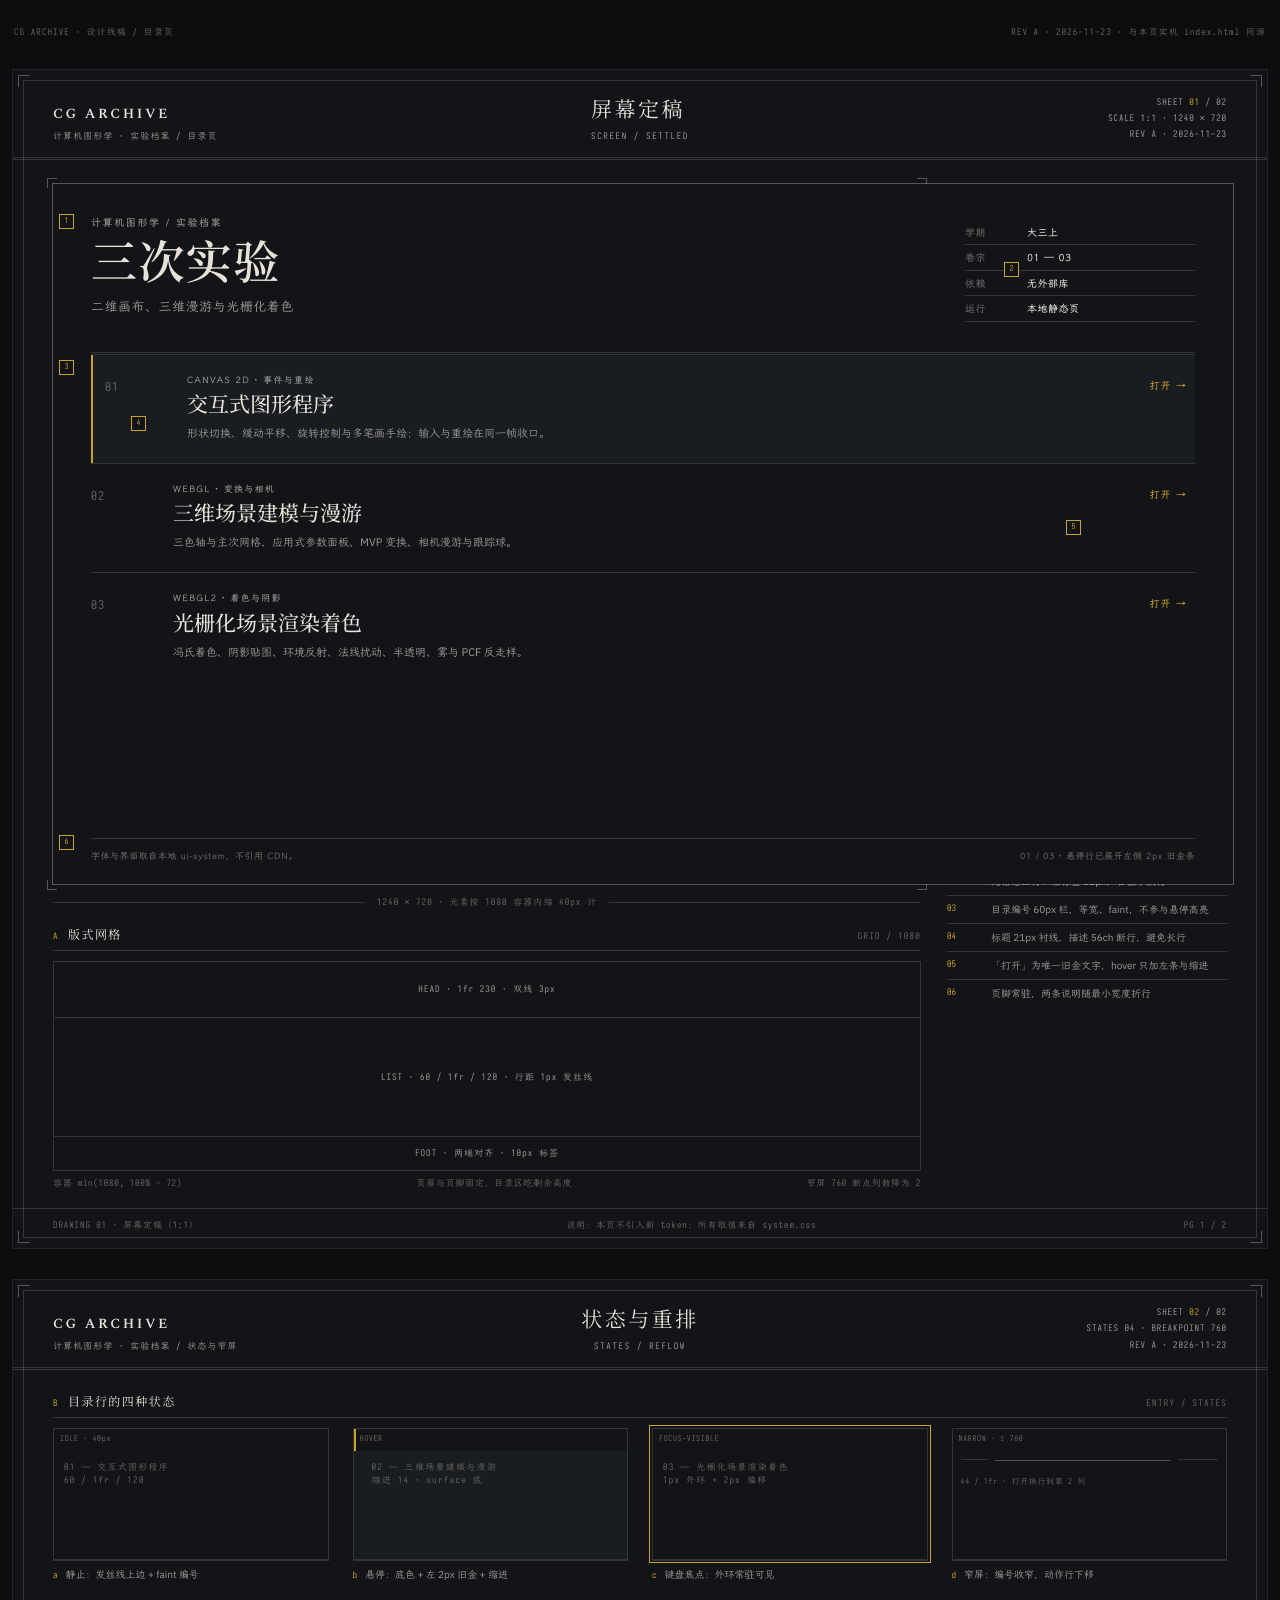
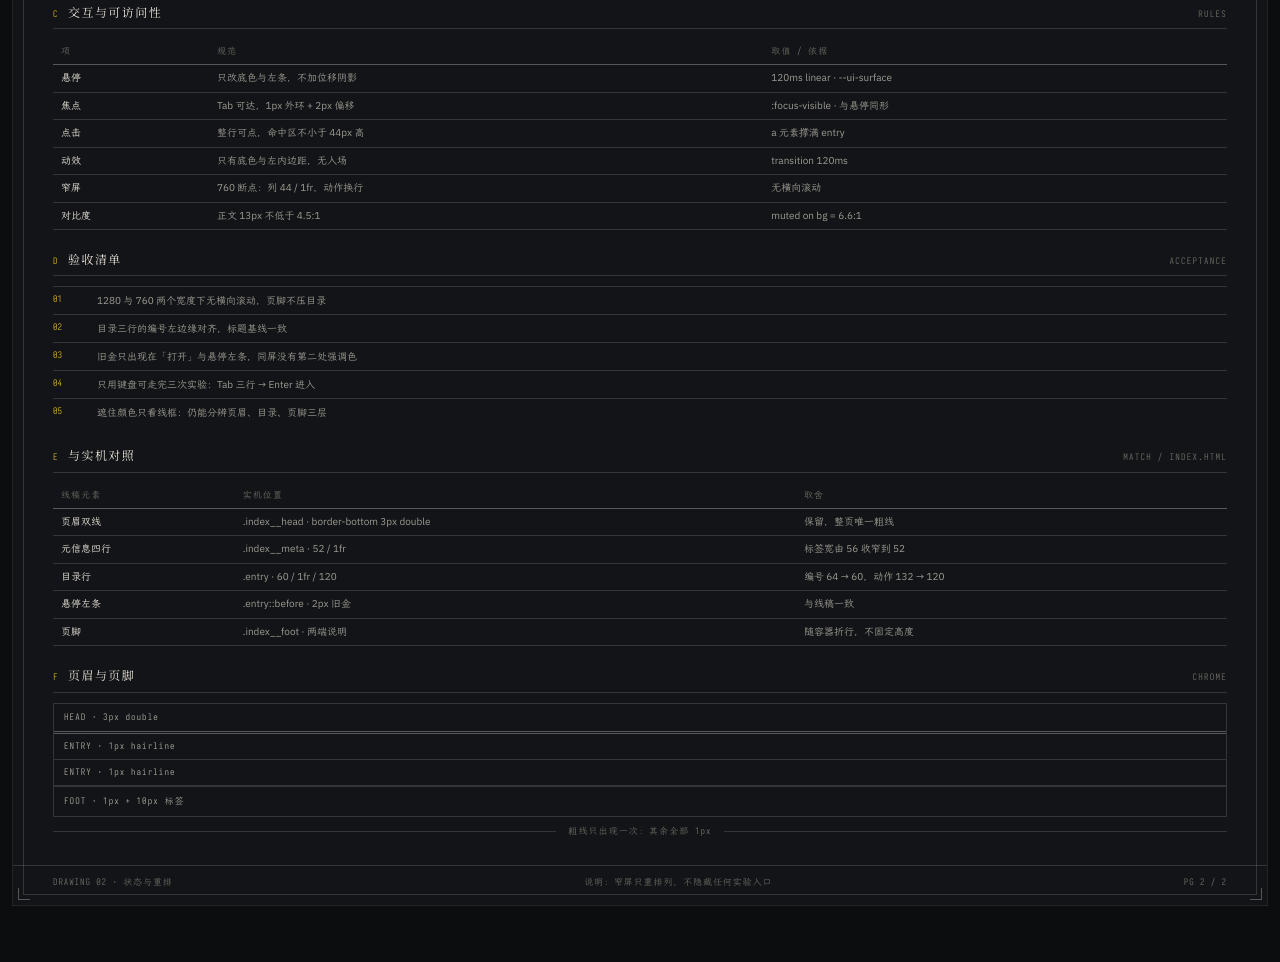
==== 设计线稿.html @ 0893b48e "新增图纸层与三张设计线稿：主界面、实验一、实验二 - ui-system/sheet.css：图框、裁切标记、图签、分栏、规范表与状态线框，只做图纸外壳 - 设计线稿.html（根）：目录页 1:1 " ====
<!DOCTYPE html>
<html lang="zh-CN" data-theme="archive">
<head>
  <meta charset="utf-8">
  <meta name="viewport" content="width=device-width, initial-scale=1">
  <title>实验档案 · 目录页设计线稿</title>
  <link rel="stylesheet" href="./ui-system/system.css">
  <link rel="stylesheet" href="./ui-system/sheet.css">
  <style>
    @layer plate {
      /* ------------------------------------------------------ 屏幕定稿图 */

      .screen-figure {
        position: relative;
        margin: 0;
      }

      .screen-figure .crop {
        width: 10px;
        height: 10px;
      }

      .screen-figure .crop--tl { top: -6px; left: -6px; }
      .screen-figure .crop--tr { top: -6px; right: -6px; }
      .screen-figure .crop--bl { bottom: -6px; left: -6px; }
      .screen-figure .crop--br { right: -6px; bottom: -6px; }

      .screen {
        position: relative;
        display: flex;
        flex-direction: column;
        width: 1180px;
        height: 700px;
        padding: 32px 38px 20px;
        overflow: hidden;
        background: var(--ui-bg);
        outline: 1px solid var(--ui-line-strong);
      }

      .screen__head {
        display: grid;
        grid-template-columns: minmax(0, 1fr) 230px;
        gap: 36px;
        padding-bottom: 20px;
        border-bottom: 3px double var(--ui-line);
      }

      .screen__eyebrow {
        margin: 0 0 12px;
        font-family: var(--ui-font-label);
        font-size: 10px;
        font-weight: 500;
        letter-spacing: 0.16em;
        color: var(--ui-muted);
        text-transform: uppercase;
      }

      .screen__title {
        margin: 0;
        font-family: var(--ui-font-display);
        font-size: 46px;
        font-weight: 600;
        line-height: 1.06;
        letter-spacing: 0.03em;
      }

      .screen__title small {
        display: block;
        margin-top: 9px;
        font-family: var(--ui-font-body);
        font-size: 13px;
        font-weight: 400;
        letter-spacing: 0.04em;
        color: var(--ui-muted);
      }

      .screen__meta {
        display: grid;
        gap: 6px;
        align-self: end;
        font-family: var(--ui-font-label);
        font-size: 10px;
        font-weight: 500;
        letter-spacing: 0.05em;
      }

      .screen__meta div {
        display: grid;
        grid-template-columns: 52px minmax(0, 1fr);
        gap: 10px;
        padding-bottom: 4px;
        border-bottom: 1px solid var(--ui-line);
      }

      .screen__meta dt { color: var(--ui-faint); }
      .screen__meta dd { margin: 0; color: var(--ui-ink); }

      .screen__list {
        flex: 1;
        margin: 0;
        padding: 0;
        list-style: none;
      }

      .screen__entry {
        display: grid;
        grid-template-columns: 60px minmax(0, 1fr) 120px;
        gap: 22px;
        padding: 20px 8px 20px 0;
        border-top: 1px solid var(--ui-line);
      }

      .screen__entry:first-child { border-top: 0; }

      .screen__entry--hover {
        padding-left: 14px;
        background: var(--ui-surface);
        box-shadow: inset 2px 0 0 var(--ui-accent);
      }

      .screen__no {
        padding-top: 4px;
        font-family: var(--ui-font-mono);
        font-size: 12px;
        letter-spacing: 0.08em;
        color: var(--ui-faint);
      }

      .screen__kicker {
        display: block;
        margin-bottom: 5px;
        font-family: var(--ui-font-label);
        font-size: 9px;
        font-weight: 500;
        letter-spacing: 0.14em;
        color: var(--ui-muted);
        text-transform: uppercase;
      }

      .screen__entry-title {
        display: block;
        font-family: var(--ui-font-display);
        font-size: 21px;
        font-weight: 500;
        line-height: 1.25;
      }

      .screen__desc {
        display: block;
        margin-top: 6px;
        max-width: 56ch;
        font-family: var(--ui-font-body);
        font-size: 11px;
        line-height: 1.65;
        color: var(--ui-muted);
      }

      .screen__go {
        justify-self: end;
        padding-top: 4px;
        font-family: var(--ui-font-label);
        font-size: 10px;
        font-weight: 500;
        letter-spacing: 0.1em;
        color: var(--ui-accent);
        white-space: nowrap;
      }

      .screen__go::after { content: " →"; }

      .screen__foot {
        display: flex;
        justify-content: space-between;
        gap: 14px;
        padding-top: 12px;
        border-top: 1px solid var(--ui-line);
        font-family: var(--ui-font-label);
        font-size: 9px;
        font-weight: 500;
        letter-spacing: 0.06em;
        color: var(--ui-faint);
      }

      /* ---------------------------------------------------------- 标注 */

      .mk {
        position: absolute;
        display: grid;
        place-items: center;
        width: 15px;
        height: 15px;
        border: 1px solid var(--ui-accent);
        background: var(--ui-bg);
        font-family: var(--ui-font-mono);
        font-size: 8px;
        line-height: 1;
        color: var(--ui-accent);
      }

      /* ------------------------------------------------------ 窄屏线框 */

      .narrow {
        display: grid;
        gap: 8px;
        width: 300px;
        padding: 12px;
        border: 1px solid var(--ui-line);
      }

      .narrow i {
        display: block;
        height: 9px;
        border-top: 1px solid var(--ui-line);
      }

      .narrow b {
        display: block;
        height: 16px;
        border-top: 1px solid var(--ui-line-strong);
      }

      .narrow span {
        font-family: var(--ui-font-mono);
        font-size: 8px;
        letter-spacing: 0.08em;
        color: var(--ui-faint);
      }

      .narrow-row {
        display: grid;
        grid-template-columns: 26px minmax(0, 1fr) 40px;
        gap: 8px;
        align-items: center;
      }

      .narrow-row i { height: 12px; }
    }
  </style>
</head>

<body>
  <div class="sheets">
    <div class="doc-head">
      <span>CG ARCHIVE · 设计线稿 / 目录页</span>
      <span>REV A · 2026-11-23 · 与本页实机 index.html 同源</span>
    </div>

    <!-- ======================================================= SHEET 01 -->
    <section class="sheet" id="sheet-01">
      <span class="crop crop--tl"></span>
      <span class="crop crop--tr"></span>
      <span class="crop crop--bl"></span>
      <span class="crop crop--br"></span>

      <header class="sheet__head">
        <div class="doc-brand">
          <span class="doc-brand__name">CG ARCHIVE</span>
          <span class="doc-brand__sub">计算机图形学 · 实验档案 / 目录页</span>
        </div>
        <h1 class="doc-title">屏幕定稿<small>SCREEN / SETTLED</small></h1>
        <div class="doc-meta">
          SHEET <b>01</b> / 02<br>
          SCALE 1:1 · 1240 × 720<br>
          REV A · 2026-11-23
        </div>
      </header>

      <div class="sheet__body sheet--split">
        <div>
          <figure class="screen-figure">
            <span class="crop crop--tl"></span>
            <span class="crop crop--tr"></span>
            <span class="crop crop--bl"></span>
            <span class="crop crop--br"></span>

            <div class="screen">
              <span class="mk" style="top: 30px; left: 6px;">1</span>
              <span class="mk" style="top: 78px; right: 214px;">2</span>
              <span class="mk" style="top: 176px; left: 6px;">3</span>
              <span class="mk" style="top: 232px; left: 78px;">4</span>
              <span class="mk" style="top: 336px; right: 152px;">5</span>
              <span class="mk" style="bottom: 34px; left: 6px;">6</span>

              <div class="screen__head">
                <div>
                  <p class="screen__eyebrow">计算机图形学 / 实验档案</p>
                  <h2 class="screen__title">三次实验<small>二维画布、三维漫游与光栅化着色</small></h2>
                </div>
                <dl class="screen__meta">
                  <div><dt>学期</dt><dd>大三上</dd></div>
                  <div><dt>卷宗</dt><dd>01 — 03</dd></div>
                  <div><dt>依赖</dt><dd>无外部库</dd></div>
                  <div><dt>运行</dt><dd>本地静态页</dd></div>
                </dl>
              </div>

              <ol class="screen__list">
                <li class="screen__entry screen__entry--hover">
                  <span class="screen__no">01</span>
                  <span>
                    <span class="screen__kicker">Canvas 2D · 事件与重绘</span>
                    <span class="screen__entry-title">交互式图形程序</span>
                    <span class="screen__desc">形状切换、缓动平移、旋转控制与多笔画手绘；输入与重绘在同一帧收口。</span>
                  </span>
                  <span class="screen__go">打开</span>
                </li>
                <li class="screen__entry">
                  <span class="screen__no">02</span>
                  <span>
                    <span class="screen__kicker">WebGL · 变换与相机</span>
                    <span class="screen__entry-title">三维场景建模与漫游</span>
                    <span class="screen__desc">三色轴与主次网格、应用式参数面板、MVP 变换、相机漫游与跟踪球。</span>
                  </span>
                  <span class="screen__go">打开</span>
                </li>
                <li class="screen__entry">
                  <span class="screen__no">03</span>
                  <span>
                    <span class="screen__kicker">WebGL2 · 着色与阴影</span>
                    <span class="screen__entry-title">光栅化场景渲染着色</span>
                    <span class="screen__desc">冯氏着色、阴影贴图、环境反射、法线扰动、半透明、雾与 PCF 反走样。</span>
                  </span>
                  <span class="screen__go">打开</span>
                </li>
              </ol>

              <div class="screen__foot">
                <span>字体与界面取自本地 ui-system，不引用 CDN。</span>
                <span>01 / 03 · 悬停行已展开左侧 2px 旧金条</span>
              </div>
            </div>
          </figure>

          <div class="dim">1240 × 720 · 元素按 1080 容器内缩 40px 计</div>

          <div class="layout-grid">
            <div class="block-head">
              <span class="block-no">A</span>
              <h2>版式网格</h2>
              <span class="block-en">GRID / 1080</span>
            </div>
            <div class="layout-grid__frame" style="display: grid; grid-template-columns: 1fr; grid-template-rows: 56px 118px 34px; border: 1px solid var(--ui-line);">
              <div class="gd" style="border-bottom: 1px solid var(--ui-line);">HEAD · 1fr 230 · 双线 3px</div>
              <div class="gd">LIST · 60 / 1fr / 120 · 行距 1px 发丝线</div>
              <div class="gd" style="border-top: 1px solid var(--ui-line);">FOOT · 两端对齐 · 10px 标签</div>
            </div>
            <div class="layout-grid__notes">
              <span>容器 min(1080, 100% − 72)</span>
              <span>页眉与页脚固定，目录区吃剩余高度</span>
              <span>窄屏 760 断点列数降为 2</span>
            </div>
          </div>
        </div>

        <aside class="sheet-aside">
          <div class="aside-block">
            <h2><span>01</span>图纸信息</h2>
            <dl class="spec-list">
              <div><dt>用途</dt><dd>课程三次实验的入口目录，兼作实验索引</dd></div>
              <div><dt>结构</dt><dd>页眉元信息 + 三行目录 + 页脚环境说明</dd></div>
              <div><dt>容器</dt><dd>min(1080px, 100% − 72px)，上下留白 40 / 28</dd></div>
              <div><dt>文字</dt><dd>Spectral 46 / 21 · Plex 13 · WenKai 标签</dd></div>
              <div><dt>强调</dt><dd>旧金只用于「打开」与悬停左条</dd></div>
            </dl>
          </div>

          <div class="aside-block">
            <h2><span>02</span>色板</h2>
            <div class="swatch-row"><span class="swatch" style="--c: #121417"></span><b>--ui-bg</b><span>页面</span></div>
            <div class="swatch-row"><span class="swatch" style="--c: #e7e2d8"></span><b>--ui-ink</b><span>标题</span></div>
            <div class="swatch-row"><span class="swatch" style="--c: #9c9a92"></span><b>--ui-muted</b><span>说明</span></div>
            <div class="swatch-row"><span class="swatch" style="--c: #67665f"></span><b>--ui-faint</b><span>编号</span></div>
            <div class="swatch-row"><span class="swatch" style="--c: #c9a227"></span><b>--ui-accent</b><span>打开 / 悬停条</span></div>
          </div>

          <div class="aside-block">
            <h2><span>03</span>字级</h2>
            <div class="type-row">
              <div class="type-sample--display">三次实验</div>
              <p>Spectral 600 · 46px · 字距 .03em</p>
            </div>
            <div class="type-row">
              <div class="type-sample--title">CANVAS 2D · 事件与重绘</div>
              <p>Plex Sans 500 · 9px · 字距 .14em</p>
            </div>
            <div class="type-row">
              <div class="type-sample--mono">01 / 03 · 1240 × 720</div>
              <p>Iosevka 400 · 12px · tabular-nums</p>
            </div>
            <div class="type-row">
              <div class="type-sample--body">形状切换、缓动平移、旋转控制与多笔画手绘。</div>
              <p>WenKai 400 · 11px · 行高 1.65</p>
            </div>
          </div>

          <div class="aside-block">
            <h2><span>04</span>标注</h2>
            <ol class="callouts">
              <li><b>01</b>页眉双线：整页唯一的 3px，其余分隔一律 1px</li>
              <li><b>02</b>元信息四行：左标签 52px，右值不换行</li>
              <li><b>03</b>目录编号 60px 栏，等宽、faint，不参与悬停高亮</li>
              <li><b>04</b>标题 21px 衬线，描述 56ch 断行，避免长行</li>
              <li><b>05</b>「打开」为唯一旧金文字，hover 只加左条与缩进</li>
              <li><b>06</b>页脚常驻，两条说明随最小宽度折行</li>
            </ol>
          </div>
        </aside>
      </div>

      <footer class="sheet__foot">
        <span>DRAWING 01 · 屏幕定稿（1:1）</span>
        <span>说明：本页不引入新 token；所有取值来自 system.css</span>
        <span>PG 1 / 2</span>
      </footer>
    </section>

    <!-- ======================================================= SHEET 02 -->
    <section class="sheet" id="sheet-02">
      <span class="crop crop--tl"></span>
      <span class="crop crop--tr"></span>
      <span class="crop crop--bl"></span>
      <span class="crop crop--br"></span>

      <header class="sheet__head">
        <div class="doc-brand">
          <span class="doc-brand__name">CG ARCHIVE</span>
          <span class="doc-brand__sub">计算机图形学 · 实验档案 / 状态与窄屏</span>
        </div>
        <h1 class="doc-title">状态与重排<small>STATES / REFLOW</small></h1>
        <div class="doc-meta">
          SHEET <b>02</b> / 02<br>
          STATES 04 · BREAKPOINT 760<br>
          REV A · 2026-11-23
        </div>
      </header>

      <div class="sheet__body sheet--stack">
        <section>
          <div class="block-head">
            <span class="block-no">B</span>
            <h2>目录行的四种状态</h2>
            <span class="block-en">ENTRY / STATES</span>
          </div>

          <div class="state-strip" style="grid-template-columns: repeat(4, minmax(0, 1fr));">
            <figure class="state-fig">
              <div class="wire" style="grid-template-rows: 22px 1fr; height: 132px;">
                <div class="wire__top">IDLE · 40px</div>
                <div class="wire__stage" style="place-items: start; padding: 10px; text-align: left;">
                  <span>01 — 交互式图形程序<br>60 / 1fr / 120</span>
                </div>
              </div>
              <figcaption><b>a</b>静止：发丝线上边 + faint 编号</figcaption>
            </figure>

            <figure class="state-fig">
              <div class="wire" style="grid-template-rows: 22px 1fr; height: 132px; box-shadow: inset 2px 0 0 var(--ui-accent);">
                <div class="wire__top">HOVER</div>
                <div class="wire__stage" style="place-items: start; padding: 10px 10px 10px 18px; text-align: left; background: var(--ui-surface);">
                  <span>02 — 三维场景建模与漫游<br>缩进 14 · surface 底</span>
                </div>
              </div>
              <figcaption><b>b</b>悬停：底色 + 左 2px 旧金 + 缩进</figcaption>
            </figure>

            <figure class="state-fig">
              <div class="wire" style="grid-template-rows: 22px 1fr; height: 132px; outline: 1px solid var(--ui-accent); outline-offset: 2px;">
                <div class="wire__top">FOCUS-VISIBLE</div>
                <div class="wire__stage" style="place-items: start; padding: 10px; text-align: left;">
                  <span>03 — 光栅化场景渲染着色<br>1px 外环 + 2px 偏移</span>
                </div>
              </div>
              <figcaption><b>c</b>键盘焦点：外环常驻可见</figcaption>
            </figure>

            <figure class="state-fig">
              <div class="wire" style="grid-template-rows: 22px 1fr; height: 132px;">
                <div class="wire__top">NARROW · ≤ 760</div>
                <div class="wire__stage" style="place-items: start; padding: 8px; text-align: left;">
                  <div class="narrow" style="width: 100%; border: 0; padding: 0; gap: 6px;">
                    <div class="narrow-row"><i></i><b style="height: 10px;"></b><i></i></div>
                    <span>44 / 1fr · 打开换行到第 2 列</span>
                  </div>
                </div>
              </div>
              <figcaption><b>d</b>窄屏：编号收窄，动作行下移</figcaption>
            </figure>
          </div>
        </section>

        <section>
          <div class="block-head">
            <span class="block-no">C</span>
            <h2>交互与可访问性</h2>
            <span class="block-en">RULES</span>
          </div>
          <table class="state-table">
            <thead>
              <tr><th>项</th><th>规范</th><th>取值 / 依据</th></tr>
            </thead>
            <tbody>
              <tr><td>悬停</td><td>只改底色与左条，不加位移阴影</td><td>120ms linear · --ui-surface</td></tr>
              <tr><td>焦点</td><td>Tab 可达，1px 外环 + 2px 偏移</td><td>:focus-visible · 与悬停同形</td></tr>
              <tr><td>点击</td><td>整行可点，命中区不小于 44px 高</td><td>a 元素撑满 entry</td></tr>
              <tr><td>动效</td><td>只有底色与左内边距，无入场</td><td>transition 120ms</td></tr>
              <tr><td>窄屏</td><td>760 断点：列 44 / 1fr，动作换行</td><td>无横向滚动</td></tr>
              <tr><td>对比度</td><td>正文 13px 不低于 4.5:1</td><td>muted on bg = 6.6:1</td></tr>
            </tbody>
          </table>
        </section>

        <section>
          <div class="block-head">
            <span class="block-no">D</span>
            <h2>验收清单</h2>
            <span class="block-en">ACCEPTANCE</span>
          </div>
          <ol class="callouts">
            <li><b>01</b>1280 与 760 两个宽度下无横向滚动，页脚不压目录</li>
            <li><b>02</b>目录三行的编号左边缘对齐，标题基线一致</li>
            <li><b>03</b>旧金只出现在「打开」与悬停左条，同屏没有第二处强调色</li>
            <li><b>04</b>只用键盘可走完三次实验：Tab 三行 → Enter 进入</li>
            <li><b>05</b>遮住颜色只看线框：仍能分辨页眉、目录、页脚三层</li>
          </ol>
        </section>
      <section>
          <div class="block-head">
            <span class="block-no">E</span>
            <h2>与实机对照</h2>
            <span class="block-en">MATCH / INDEX.HTML</span>
          </div>
          <table class="state-table">
            <thead>
              <tr><th>线稿元素</th><th>实机位置</th><th>取舍</th></tr>
            </thead>
            <tbody>
              <tr><td>页眉双线</td><td>.index__head · border-bottom 3px double</td><td>保留，整页唯一粗线</td></tr>
              <tr><td>元信息四行</td><td>.index__meta · 52 / 1fr</td><td>标签宽由 56 收窄到 52</td></tr>
              <tr><td>目录行</td><td>.entry · 60 / 1fr / 120</td><td>编号 64 → 60，动作 132 → 120</td></tr>
              <tr><td>悬停左条</td><td>.entry::before · 2px 旧金</td><td>与线稿一致</td></tr>
              <tr><td>页脚</td><td>.index__foot · 两端说明</td><td>随容器折行，不固定高度</td></tr>
            </tbody>
          </table>
        </section>

        <section>
          <div class="block-head">
            <span class="block-no">F</span>
            <h2>页眉与页脚</h2>
            <span class="block-en">CHROME</span>
          </div>
          <div style="display: grid; gap: 0; border: 1px solid var(--ui-line);">
            <div class="gd" style="height: 30px; border-bottom: 3px double var(--ui-line-strong); justify-content: start; padding-left: 10px;">HEAD · 3px double</div>
            <div class="gd" style="height: 26px; border-bottom: 1px solid var(--ui-line); justify-content: start; padding-left: 10px;">ENTRY · 1px hairline</div>
            <div class="gd" style="height: 26px; border-bottom: 1px solid var(--ui-line); justify-content: start; padding-left: 10px;">ENTRY · 1px hairline</div>
            <div class="gd" style="height: 30px; border-top: 1px solid var(--ui-line); justify-content: start; padding-left: 10px;">FOOT · 1px + 10px 标签</div>
          </div>
          <p class="dim" style="margin-top: 8px;">粗线只出现一次：其余全部 1px</p>
        </section>
      </div>

      <footer class="sheet__foot">
        <span>DRAWING 02 · 状态与重排</span>
        <span>说明：窄屏只重排列，不隐藏任何实验入口</span>
        <span>PG 2 / 2</span>
      </footer>
    </section>
  </div>
</body>
</html>
---- ui-system/system.css ----
@import url("./base.css");

/* ==========================================================================
   V2 湖畔档案 / Lakeside Archive
   纸白文字 + 旧金强调 + 衬线标题 + 页边注。只覆盖 token 与组件形态。
   ========================================================================== */

@layer tokens {
  :root {
    --ui-font-display: "Spectral", "Noto Serif SC", serif;
    --ui-font-body: "IBM Plex Sans", "LXGW WenKai", sans-serif;
    --ui-font-mono: "Iosevka", "LXGW WenKai", monospace;
    --ui-font-label: "LXGW WenKai", "Noto Serif SC", serif;

    --ui-bg: #121417;
    --ui-bar: #15171a;
    --ui-surface: #191c20;
    --ui-surface-2: #1f2327;
    --ui-surface-3: #252a2e;
    --ui-ink: #e7e2d8;
    --ui-muted: #9c9a92;
    --ui-faint: #67665f;
    --ui-line: rgba(231, 226, 216, 0.16);
    --ui-line-strong: rgba(231, 226, 216, 0.32);
    --ui-accent: #c9a227;
    --ui-accent-ink: #121417;
    --ui-cool: #8c9a8e;
    --ui-focus: #c9a227;
    --ui-bank-indicator-h: 1px;

    --ui-scene-sky: #3a4352;
    --ui-scene-sky-2: #626b76;
    --ui-scene-mountain: #4a5058;
    --ui-scene-water: #262d33;
    --ui-scene-floor: #74543a;
    --ui-scene-floor-2: #866246;
    --ui-scene-plank: #573d28;
  }
}

@layer components {
  /* 顶栏：像档案页眉，标题用衬线，图号用等宽 */
  .ui-brand__name {
    font-weight: 500;
    letter-spacing: 0.08em;
  }

  .ui-brand__meta {
    letter-spacing: 0.04em;
  }

  .ui-topbar {
    border-bottom: 3px double var(--ui-line);
  }

  /* 状态点改成印刷套准标记的小方块，不用通用圆点 */
  .ui-live__dot {
    width: 5px;
    height: 5px;
    border-radius: 0;
  }

  .ui-topbar__rule {
    height: 22px;
  }

  /* 抽屉：标题用衬线小号，编号退到左边距 */
  .ui-drawer__head {
    grid-template-columns: 34px minmax(0, 1fr) auto;
    min-height: 40px;
  }

  .ui-drawer__title {
    font-weight: 500;
    font-size: 12px;
    letter-spacing: 0.06em;
  }

  .ui-drawer__index {
    color: var(--ui-faint);
    letter-spacing: 0.02em;
  }

  .ui-drawer[data-open="true"] .ui-drawer__head {
    box-shadow: none;
    border-bottom: 1px solid var(--ui-line-strong);
  }

  .ui-drawer[data-open="true"] .ui-drawer__index {
    color: var(--ui-accent);
  }

  /* 展开后的正文缩进成“档案页边”，用一条竖线标明层级 */
  .ui-drawer__body {
    margin-left: 17px;
    padding: 0 10px 0 12px;
    border-left: 1px solid var(--ui-line);
  }

  .ui-drawer[data-open="true"] .ui-drawer__body {
    padding: 6px 10px 14px 12px;
  }

  .ui-drawer[data-open="true"] .ui-drawer__body {
    border-left-color: var(--ui-line-strong);
  }

  /* 字段：标签带下划线，像索引词条 */
  .ui-field {
    grid-template-columns: 62px minmax(0, 1fr) 48px;
    min-height: 32px;
  }

  .ui-field--key {
    grid-template-columns: 62px minmax(0, 1fr);
  }

  .ui-field__label {
    font-weight: 500;
    color: var(--ui-muted);
    text-decoration: underline;
    text-decoration-color: var(--ui-line);
    text-underline-offset: 3px;
  }

  .ui-field[data-stacked="true"] {
    grid-template-columns: minmax(0, 1fr) 48px;
  }

  /* 滑杆：细线 + 菱形游标 */
  .ui-gauge {
    height: 26px;
  }

  .ui-gauge__track {
    top: 12px;
  }

  .ui-gauge__fill {
    top: 12px;
    opacity: 0.5;
  }

  .ui-gauge__thumb {
    top: 8px;
    left: var(--ui-gauge-pos);
    width: 1px;
    height: 9px;
    background: var(--ui-line-strong);
    transform: translateX(-0.5px);
  }

  .ui-gauge__thumb::before {
    position: absolute;
    top: -3px;
    left: -2px;
    width: 5px;
    height: 5px;
    background: var(--ui-accent);
    content: "";
    transform: rotate(45deg);
  }

  .ui-gauge__ticks span {
    background: var(--ui-line);
  }

  .ui-gauge__ticks span:nth-child(5n + 1) {
    background: var(--ui-cool);
    opacity: 0.7;
  }

  /* 档位：不用底色，选中只留旧金下划线 */
  .ui-bank {
    background: transparent;
  }

  .ui-bank button {
    letter-spacing: 0.04em;
  }

  .ui-bank button[data-active="true"] {
    background: transparent;
  }

  /* 机械开关：退化成带下划线的文字键 */
  .ui-key {
    grid-template-columns: 8px minmax(0, 1fr);
    min-height: 26px;
    padding: 0;
    border: 0;
    border-bottom: 1px solid var(--ui-line);
    border-radius: 0;
  }

  .ui-key:hover {
    border-bottom-color: var(--ui-line-strong);
  }

  .ui-key[data-active="true"] {
    border-bottom-color: var(--ui-accent);
    background: transparent;
  }

  .ui-key__led {
    width: 4px;
    height: 4px;
    border: 0;
    background: var(--ui-line-strong);
    transform: rotate(45deg);
  }

  .ui-key[data-active="true"] .ui-key__led {
    background: var(--ui-accent);
    border: 0;
  }

  .ui-key__label {
    letter-spacing: 0.04em;
  }

  /* 状态账本：标签用中文楷体，读数保持等宽 */
  .ui-ledge__label {
    font-family: var(--ui-font-label);
    font-size: 10px;
    letter-spacing: 0.08em;
    color: var(--ui-cool);
  }

  /* 命令索引：行像目录条目，快捷键右对齐 */
  .ui-command__title,
  .ui-keys__title {
    font-weight: 500;
    letter-spacing: 0.1em;
  }

  .ui-command__group {
    color: var(--ui-cool);
    letter-spacing: 0.12em;
  }

  .ui-command__row {
    min-height: 36px;
  }

  .ui-command__label {
    font-size: 12px;
  }

  .ui-fold {
    letter-spacing: 0.08em;
  }

  /* 档案页的细节：注释首行缩进、读数使用表格数字 */
  .ui-note {
    text-indent: 1.4em;
  }

  .ui-field__value,
  .ui-ledge__value,
  .ui-drawer__meta,
  .ui-command__key {
    font-variant-numeric: tabular-nums;
  }
}
---- ui-system/sheet.css ----
/* ============================================================================
 * 图纸层：设计线稿的共用页面样式
 *
 * 设计线稿是静态交付物，不是运行页面。这里只定义“工程图纸”的外壳——图框、
 * 裁切标记、图签、分栏、规范表、状态线框——不定义任何业务控件的样子；
 * 控件形态一律由 system.css 提供，避免线稿与实机出现两套外观。
 *
 * 依赖：system.css（token 与组件）。本文件不加新颜色、不加新字号。
 * ========================================================================== */

@layer sheet {
  html,
  body {
    height: auto;
    min-height: 100%;
    overflow: auto;
  }

  body {
    padding: 26px 0 56px;
    background: #0b0d0f;
  }

  .sheets {
    display: flex;
    flex-direction: column;
    align-items: center;
    gap: 30px;
  }

  .doc-head {
    display: flex;
    justify-content: space-between;
    width: 1600px;
    max-width: calc(100vw - 24px);
    padding: 0 2px;
    font-family: var(--ui-font-mono);
    font-size: 9px;
    letter-spacing: 0.12em;
    color: var(--ui-faint);
  }

  /* ---------------------------------------------------------------- 图框 */

  .sheet {
    position: relative;
    display: flex;
    flex-direction: column;
    width: 1600px;
    max-width: calc(100vw - 24px);
    min-height: 1160px;
    background: var(--ui-bg);
    border: 1px solid rgba(231, 226, 216, 0.08);
  }

  .sheet::before {
    position: absolute;
    inset: 10px;
    border: 1px solid var(--ui-line);
    content: "";
    pointer-events: none;
  }

  .crop {
    position: absolute;
    width: 12px;
    height: 12px;
    border: 0 solid var(--ui-line-strong);
    pointer-events: none;
  }

  .crop--tl { top: 5px; left: 5px; border-top-width: 1px; border-left-width: 1px; }
  .crop--tr { top: 5px; right: 5px; border-top-width: 1px; border-right-width: 1px; }
  .crop--bl { bottom: 5px; left: 5px; border-bottom-width: 1px; border-left-width: 1px; }
  .crop--br { bottom: 5px; right: 5px; border-bottom-width: 1px; border-right-width: 1px; }

  /* ---------------------------------------------------------------- 图签 */

  .sheet__head {
    position: relative;
    z-index: 1;
    display: grid;
    grid-template-columns: 1fr auto 1fr;
    align-items: end;
    gap: 24px;
    padding: 24px 40px 14px;
    border-bottom: 3px double var(--ui-line);
  }

  .doc-brand__name {
    display: block;
    font-family: var(--ui-font-display);
    font-size: 14px;
    font-weight: 600;
    letter-spacing: 0.18em;
  }

  .doc-brand__sub {
    display: block;
    margin-top: 4px;
    font-family: var(--ui-font-mono);
    font-size: 9px;
    letter-spacing: 0.12em;
    color: var(--ui-muted);
  }

  .doc-title {
    margin: 0;
    font-family: var(--ui-font-display);
    font-size: 21px;
    font-weight: 400;
    letter-spacing: 0.12em;
    white-space: nowrap;
  }

  .doc-title small {
    display: block;
    margin-top: 3px;
    font-family: var(--ui-font-mono);
    font-size: 9px;
    font-weight: 400;
    letter-spacing: 0.18em;
    color: var(--ui-muted);
    text-align: center;
  }

  .doc-meta {
    font-family: var(--ui-font-mono);
    font-size: 9px;
    line-height: 1.8;
    letter-spacing: 0.1em;
    color: var(--ui-muted);
    text-align: right;
  }

  .doc-meta b {
    color: var(--ui-accent);
    font-weight: 400;
  }

  .sheet__body {
    flex: 1;
    padding: 24px 40px 18px;
  }

  .sheet__foot {
    display: flex;
    justify-content: space-between;
    gap: 20px;
    padding: 10px 40px 16px;
    border-top: 1px solid var(--ui-line);
    font-family: var(--ui-font-mono);
    font-size: 9px;
    letter-spacing: 0.1em;
    color: var(--ui-faint);
  }

  /* ---------------------------------------------------------------- 分栏 */

  .sheet--split {
    display: grid;
    grid-template-columns: minmax(0, 1fr) 280px;
    gap: 26px;
    align-items: start;
  }

  .sheet--stack {
    display: flex;
    flex-direction: column;
    gap: 22px;
  }

  .sheet-aside {
    display: flex;
    flex-direction: column;
    gap: 18px;
    min-width: 0;
  }

  /* ---------------------------------------------------------------- 分节 */

  .block-head {
    display: flex;
    align-items: baseline;
    gap: 10px;
    margin-bottom: 10px;
    padding-bottom: 6px;
    border-bottom: 1px solid var(--ui-line);
  }

  .block-head h2 {
    margin: 0;
    font-family: var(--ui-font-display);
    font-size: 12px;
    font-weight: 400;
    letter-spacing: 0.12em;
  }

  .block-no {
    font-family: var(--ui-font-mono);
    font-size: 9px;
    letter-spacing: 0.06em;
    color: var(--ui-accent);
  }

  .block-en {
    margin-left: auto;
    font-family: var(--ui-font-mono);
    font-size: 9px;
    letter-spacing: 0.14em;
    color: var(--ui-faint);
  }

  .aside-block {
    padding-top: 8px;
    border-top: 1px solid var(--ui-line-strong);
  }

  .aside-block h2 {
    margin: 0 0 8px;
    font-family: var(--ui-font-display);
    font-size: 11px;
    font-weight: 400;
    letter-spacing: 0.12em;
  }

  .aside-block h2 span {
    margin-right: 6px;
    font-family: var(--ui-font-mono);
    font-size: 9px;
    color: var(--ui-accent);
  }

  /* ------------------------------------------------------------ 规范表 */

  .spec-list {
    margin: 0;
  }

  .spec-list div {
    display: grid;
    grid-template-columns: 58px minmax(0, 1fr);
    gap: 8px;
    padding: 5px 0;
    border-top: 1px solid var(--ui-line);
  }

  .spec-list dt {
    font-family: var(--ui-font-mono);
    font-size: 9px;
    letter-spacing: 0.06em;
    color: var(--ui-faint);
  }

  .spec-list dd {
    margin: 0;
    font-size: 10px;
    line-height: 1.5;
    color: var(--ui-muted);
  }

  .swatch-row {
    display: grid;
    grid-template-columns: 22px 1fr auto;
    gap: 8px;
    align-items: center;
    padding: 5px 0;
    border-top: 1px solid var(--ui-line);
  }

  .swatch {
    width: 22px;
    height: 10px;
    border: 1px solid var(--ui-line);
    background: var(--c);
  }

  .swatch-row b {
    font-family: var(--ui-font-mono);
    font-size: 9px;
    font-weight: 400;
    letter-spacing: 0.06em;
    color: var(--ui-muted);
  }

  .swatch-row span:last-child {
    font-family: var(--ui-font-mono);
    font-size: 9px;
    color: var(--ui-faint);
  }

  .type-row {
    padding: 8px 0;
    border-top: 1px solid var(--ui-line);
  }

  .type-sample--display {
    font-family: var(--ui-font-display);
    font-size: 22px;
    letter-spacing: 0.08em;
  }

  .type-sample--title {
    font-family: var(--ui-font-label);
    font-size: 11px;
    font-weight: 500;
    letter-spacing: 0.16em;
    text-transform: uppercase;
    color: var(--ui-muted);
  }

  .type-sample--mono {
    font-family: var(--ui-font-mono);
    font-size: 12px;
    font-variant-numeric: tabular-nums;
  }

  .type-sample--body {
    font-family: var(--ui-font-body);
    font-size: 11px;
    line-height: 1.6;
    color: var(--ui-muted);
  }

  .type-row p {
    margin: 4px 0 0;
    font-family: var(--ui-font-mono);
    font-size: 9px;
    letter-spacing: 0.08em;
    color: var(--ui-faint);
  }

  .callouts {
    margin: 0;
    padding: 0;
    list-style: none;
  }

  .callouts li {
    display: grid;
    grid-template-columns: 36px minmax(0, 1fr);
    gap: 8px;
    padding: 6px 0;
    border-top: 1px solid var(--ui-line);
    font-size: 10px;
    line-height: 1.5;
    color: var(--ui-muted);
  }

  .callouts b {
    font-family: var(--ui-font-mono);
    font-size: 9px;
    font-weight: 400;
    color: var(--ui-accent);
  }

  .rules {
    display: grid;
    gap: 0;
    margin: 0;
    padding: 0;
    list-style: none;
  }

  .rules li {
    padding: 7px 0;
    border-top: 1px solid var(--ui-line);
    font-size: 10px;
    line-height: 1.55;
    color: var(--ui-muted);
  }

  .rules b {
    color: var(--ui-ink);
    font-weight: 500;
  }

  .state-table {
    width: 100%;
    border-collapse: collapse;
    font-size: 10px;
  }

  .state-table th {
    padding: 6px 8px;
    border-bottom: 1px solid var(--ui-line-strong);
    font-family: var(--ui-font-mono);
    font-size: 9px;
    font-weight: 400;
    letter-spacing: 0.12em;
    color: var(--ui-faint);
    text-align: left;
  }

  .state-table td {
    padding: 6px 8px;
    border-bottom: 1px solid var(--ui-line);
    color: var(--ui-muted);
  }

  .state-table td:first-child {
    font-family: var(--ui-font-mono);
    color: var(--ui-ink);
  }

  /* ------------------------------------------------------------ 标注线 */

  .dim {
    display: flex;
    align-items: center;
    gap: 12px;
    margin-top: 12px;
    font-family: var(--ui-font-mono);
    font-size: 9px;
    letter-spacing: 0.12em;
    color: var(--ui-faint);
  }

  .dim::before,
  .dim::after {
    flex: 1;
    height: 1px;
    background: var(--ui-line);
    content: "";
  }

  /* ------------------------------------------------------- 版式网格图 */

  .layout-grid {
    margin-top: 18px;
  }

  .layout-grid__notes {
    display: flex;
    justify-content: space-between;
    gap: 18px;
    padding-top: 6px;
    font-family: var(--ui-font-mono);
    font-size: 9px;
    letter-spacing: 0.08em;
    color: var(--ui-faint);
  }

  .gd {
    display: grid;
    place-items: center;
    font-family: var(--ui-font-mono);
    font-size: 9px;
    letter-spacing: 0.12em;
    color: var(--ui-muted);
  }

  /* ------------------------------------------------------- 三态线框 */

  .state-strip {
    display: grid;
    grid-template-columns: repeat(3, minmax(0, 1fr)) 240px;
    gap: 24px;
    align-items: start;
  }

  .state-fig {
    margin: 0;
  }

  .state-fig figcaption {
    display: flex;
    align-items: baseline;
    gap: 8px;
    padding-top: 7px;
    border-top: 1px solid var(--ui-line);
    font-size: 10px;
    color: var(--ui-muted);
  }

  .state-fig figcaption b {
    font-family: var(--ui-font-mono);
    font-size: 9px;
    font-weight: 400;
    color: var(--ui-accent);
  }

  .wire {
    position: relative;
    display: grid;
    height: 230px;
    border: 1px solid var(--ui-line);
  }

  .wire__top,
  .wire__ledge {
    display: flex;
    align-items: center;
    gap: 6px;
    padding: 0 6px;
    font-family: var(--ui-font-mono);
    font-size: 8px;
    letter-spacing: 0.08em;
    color: var(--ui-faint);
  }

  .wire__ledge i {
    flex: 1;
    height: 3px;
    border-top: 1px solid var(--ui-line);
  }

  .wire__stage {
    display: grid;
    place-items: center;
    font-family: var(--ui-font-mono);
    font-size: 9px;
    letter-spacing: 0.14em;
    color: var(--ui-faint);
  }

  .wire__rack {
    display: flex;
    flex-direction: column;
    gap: 4px;
    padding: 6px;
    border-left: 1px solid var(--ui-line);
  }

  .wire__rack i,
  .wire__rail i {
    height: 10px;
    border-top: 1px solid var(--ui-line);
    font-family: var(--ui-font-mono);
    font-size: 8px;
    font-style: normal;
    letter-spacing: 0.06em;
    color: var(--ui-faint);
  }

  .wire__rail {
    display: flex;
    flex-direction: column;
    gap: 4px;
    padding: 6px 0;
    border-left: 1px solid var(--ui-line);
    text-align: center;
  }

  .wire__rail b {
    font-family: var(--ui-font-mono);
    font-size: 8px;
    font-weight: 400;
    color: var(--ui-accent);
  }
}
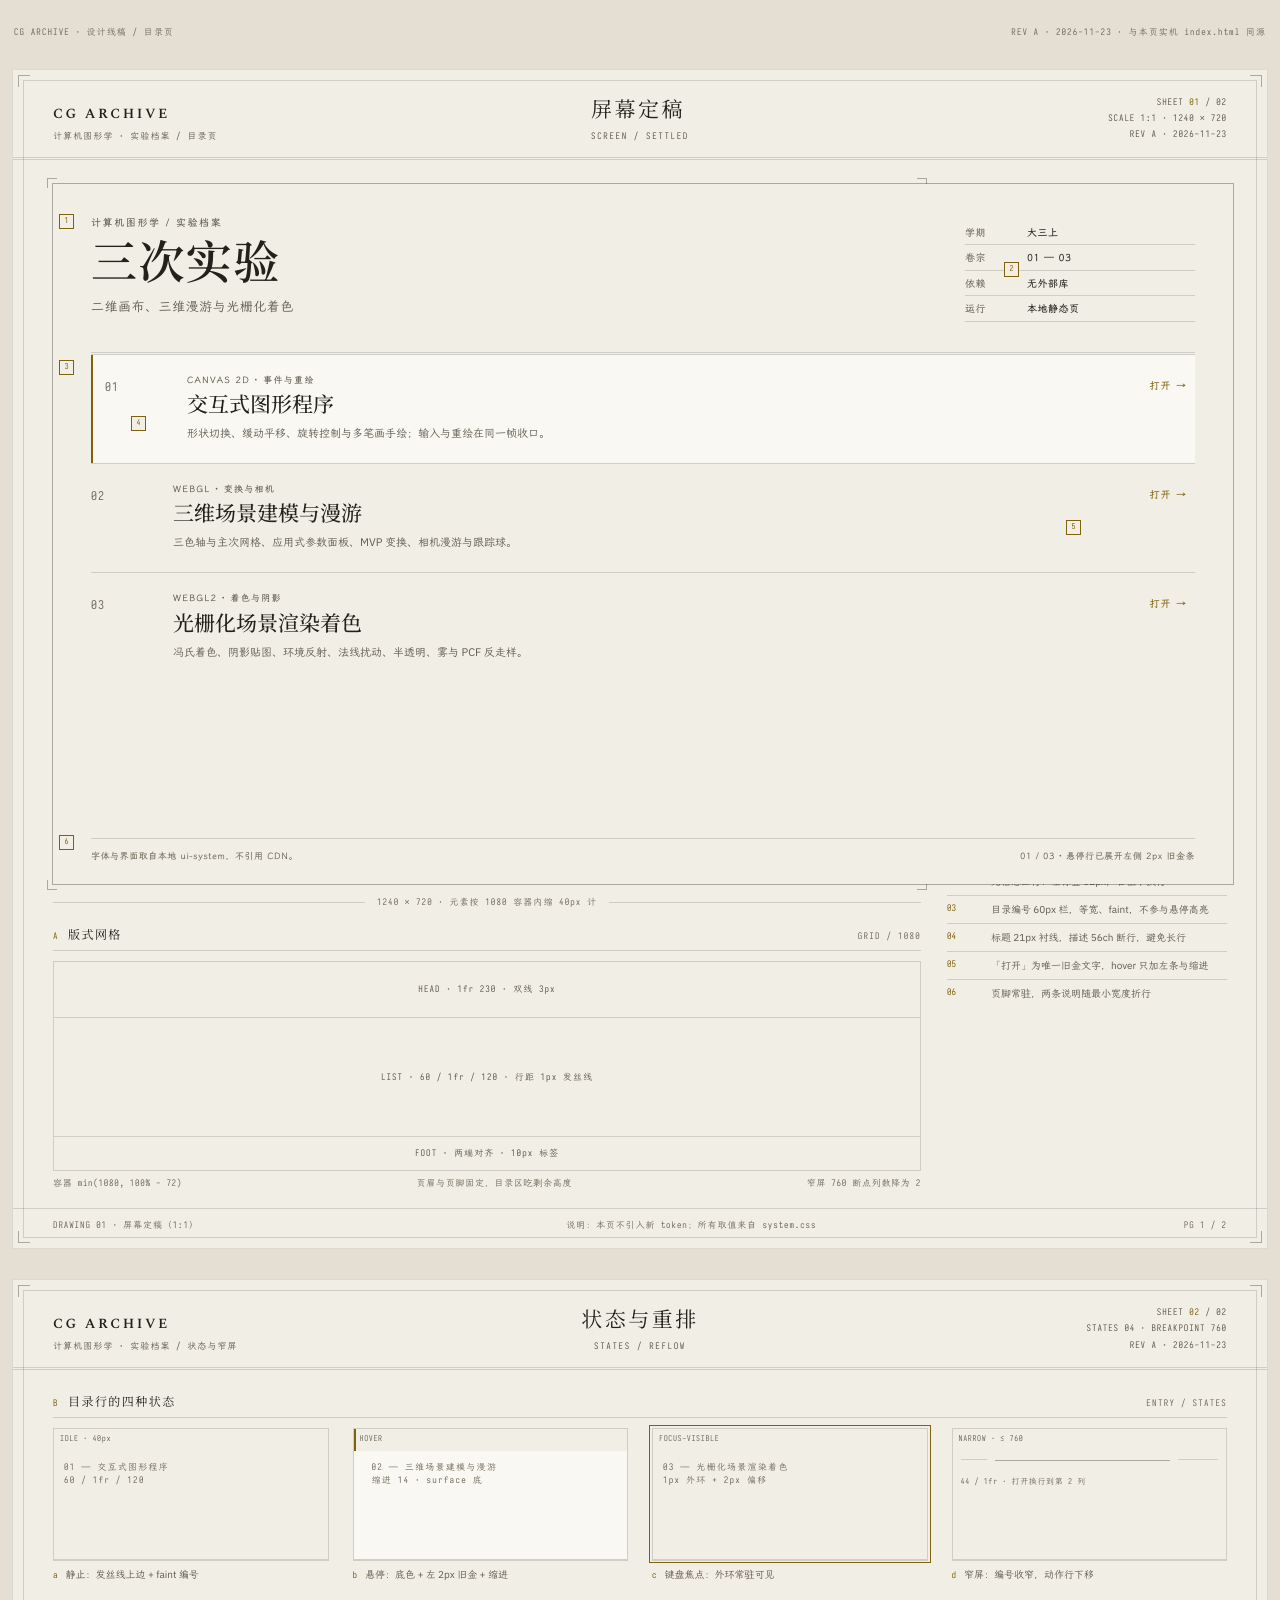
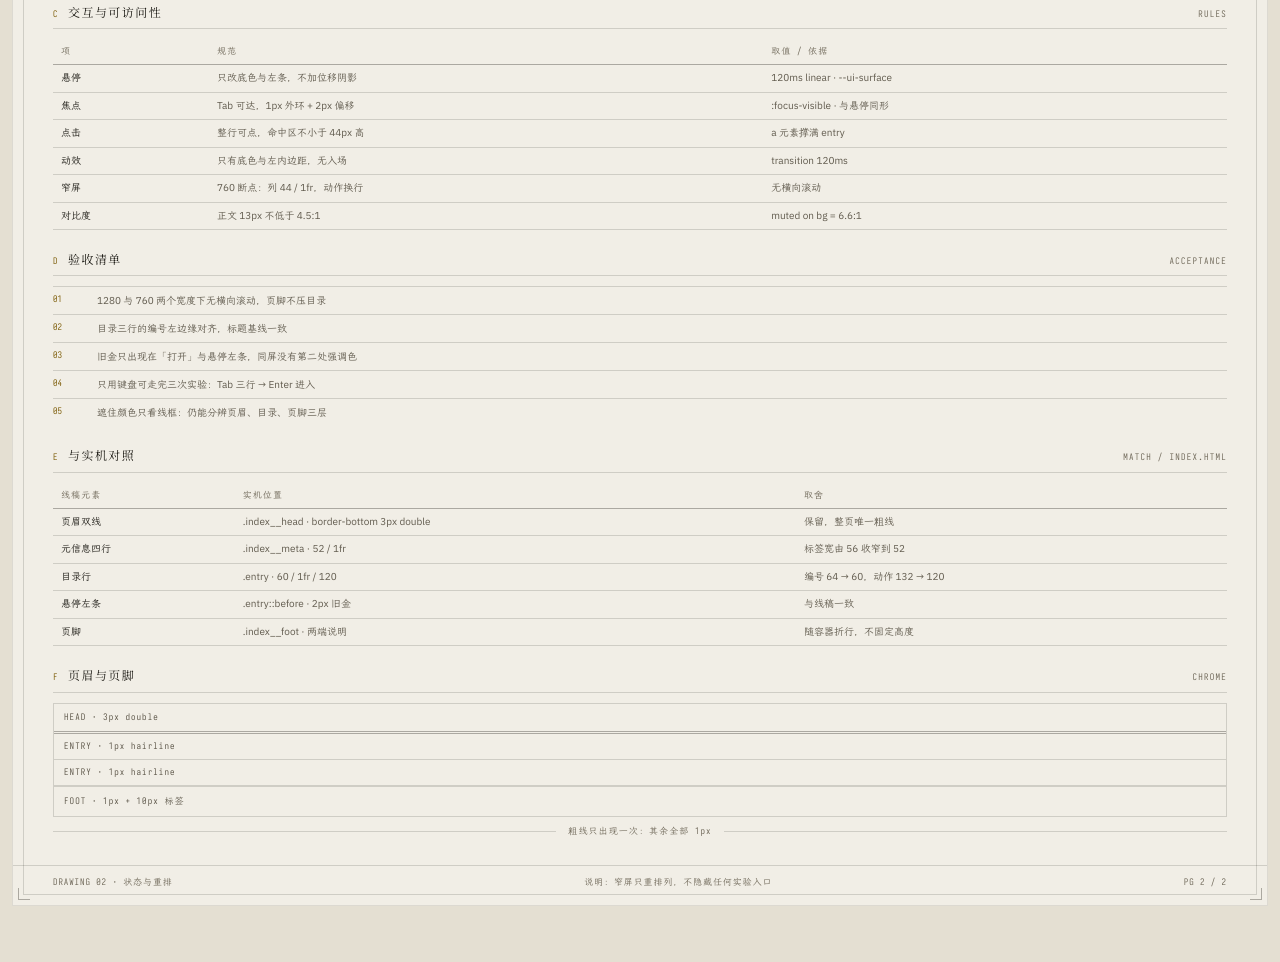
==== commit d24aa1e5: "实验三修复 Edge 卡顿，设计系统整体转浅色主题 着色器在写结果必为 0 的分支提前退出：湖底跳过三层山脊噪声、云区覆盖率为 0 时跳过三维噪声、步进区间落在 140m 裁剪线内时直接返回底色，均为" ====
--- a/设计线稿.html
+++ b/设计线稿.html
@@ -366,11 +366,11 @@
 
           <div class="aside-block">
             <h2><span>02</span>色板</h2>
-            <div class="swatch-row"><span class="swatch" style="--c: #121417"></span><b>--ui-bg</b><span>页面</span></div>
-            <div class="swatch-row"><span class="swatch" style="--c: #e7e2d8"></span><b>--ui-ink</b><span>标题</span></div>
-            <div class="swatch-row"><span class="swatch" style="--c: #9c9a92"></span><b>--ui-muted</b><span>说明</span></div>
-            <div class="swatch-row"><span class="swatch" style="--c: #67665f"></span><b>--ui-faint</b><span>编号</span></div>
-            <div class="swatch-row"><span class="swatch" style="--c: #c9a227"></span><b>--ui-accent</b><span>打开 / 悬停条</span></div>
+            <div class="swatch-row"><span class="swatch" style="--c: #f1eee6"></span><b>--ui-bg</b><span>页面</span></div>
+            <div class="swatch-row"><span class="swatch" style="--c: #23211b"></span><b>--ui-ink</b><span>标题</span></div>
+            <div class="swatch-row"><span class="swatch" style="--c: #615b4e"></span><b>--ui-muted</b><span>说明</span></div>
+            <div class="swatch-row"><span class="swatch" style="--c: #726b5c"></span><b>--ui-faint</b><span>编号</span></div>
+            <div class="swatch-row"><span class="swatch" style="--c: #80610f"></span><b>--ui-accent</b><span>打开 / 悬停条</span></div>
           </div>
 
           <div class="aside-block">
--- a/ui-system/system.css
+++ b/ui-system/system.css
@@ -2,7 +2,7 @@
 
 /* ==========================================================================
    V2 湖畔档案 / Lakeside Archive
-   纸白文字 + 旧金强调 + 衬线标题 + 页边注。只覆盖 token 与组件形态。
+   纸底墨字 + 旧金强调 + 衬线标题 + 页边注。只覆盖 token 与组件形态。
    ========================================================================== */
 
 @layer tokens {
@@ -12,20 +12,20 @@
     --ui-font-mono: "Iosevka", "LXGW WenKai", monospace;
     --ui-font-label: "LXGW WenKai", "Noto Serif SC", serif;
 
-    --ui-bg: #121417;
-    --ui-bar: #15171a;
-    --ui-surface: #191c20;
-    --ui-surface-2: #1f2327;
-    --ui-surface-3: #252a2e;
-    --ui-ink: #e7e2d8;
-    --ui-muted: #9c9a92;
-    --ui-faint: #67665f;
-    --ui-line: rgba(231, 226, 216, 0.16);
-    --ui-line-strong: rgba(231, 226, 216, 0.32);
-    --ui-accent: #c9a227;
-    --ui-accent-ink: #121417;
-    --ui-cool: #8c9a8e;
-    --ui-focus: #c9a227;
+    --ui-bg: #f1eee6;
+    --ui-bar: #f7f5ee;
+    --ui-surface: #faf8f2;
+    --ui-surface-2: #eeeae0;
+    --ui-surface-3: #e3ded1;
+    --ui-ink: #23211b;
+    --ui-muted: #615b4e;
+    --ui-faint: #726b5c;
+    --ui-line: rgba(35, 33, 27, 0.16);
+    --ui-line-strong: rgba(35, 33, 27, 0.34);
+    --ui-accent: #80610f;
+    --ui-accent-ink: #faf8f2;
+    --ui-cool: #4d6a5c;
+    --ui-focus: #80610f;
     --ui-bank-indicator-h: 1px;
 
     --ui-scene-sky: #3a4352;
--- a/ui-system/sheet.css
+++ b/ui-system/sheet.css
@@ -18,7 +18,8 @@
 
   body {
     padding: 26px 0 56px;
-    background: #0b0d0f;
+    /* 图纸外的衬垫比纸面再深一档，图框才浮得起来 */
+    background: #e4dfd2;
   }
 
   .sheets {
@@ -50,7 +51,7 @@
     max-width: calc(100vw - 24px);
     min-height: 1160px;
     background: var(--ui-bg);
-    border: 1px solid rgba(231, 226, 216, 0.08);
+    border: 1px solid rgba(35, 33, 27, 0.10);
   }
 
   .sheet::before {
